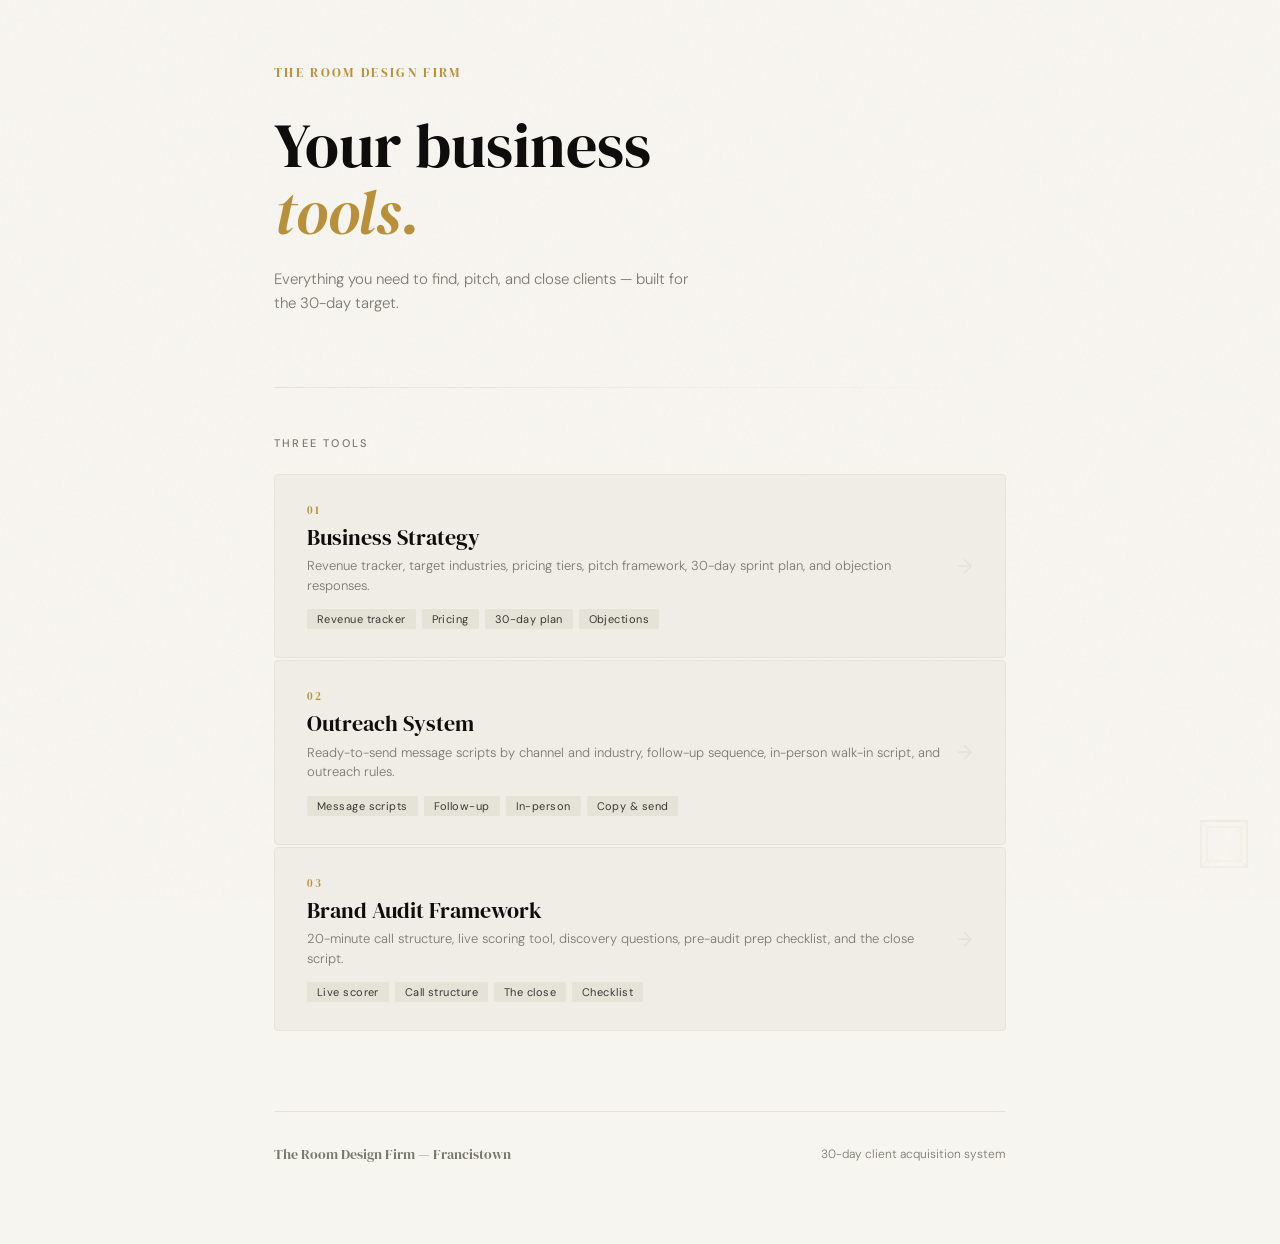
==== index.html @ 122db986 "Add files via upload" ====
<!DOCTYPE html>
<html lang="en">
<head>
<meta charset="UTF-8">
<meta name="viewport" content="width=device-width, initial-scale=1.0">
<title>The Room Design Firm — Tools</title>
<link rel="manifest" href="manifest.json">
<meta name="theme-color" content="#0e0d0b">
<link rel="preconnect" href="https://fonts.googleapis.com">
<link href="https://fonts.googleapis.com/css2?family=DM+Serif+Display:ital@0;1&family=DM+Sans:wght@300;400;500&display=swap" rel="stylesheet">
<link rel="stylesheet" href="styles.css">
<style>

  /* Header */
  header { margin-bottom: 72px; }

  .wordmark {
    font-family: 'DM Serif Display', serif;
    font-size: 13px;
    letter-spacing: 0.18em;
    text-transform: uppercase;
    color: var(--gold);
    margin-bottom: 32px;
    display: block;
    animation: fadeUp .6s ease both;
  }

  .headline {
    font-family: 'DM Serif Display', serif;
    font-size: clamp(38px, 7vw, 62px);
    line-height: 1.08;
    color: var(--ink);
    animation: fadeUp .6s .1s ease both;
  }

  .headline em {
    font-style: italic;
    color: var(--gold);
  }

  .tagline {
    margin-top: 20px;
    font-size: 15px;
    color: var(--ink-3);
    font-weight: 300;
    line-height: 1.6;
    max-width: 420px;
    animation: fadeUp .6s .2s ease both;
  }

  /* Divider */
  .rule {
    height: 1px;
    background: linear-gradient(90deg, var(--paper-3) 0%, transparent 100%);
    margin: 48px 0;
    animation: fadeUp .6s .25s ease both;
  }

  /* Section label */
  .section-label {
    font-size: 11px;
    letter-spacing: 0.2em;
    text-transform: uppercase;
    color: var(--ink-3);
    margin-bottom: 24px;
    font-weight: 500;
    animation: fadeUp .6s .3s ease both;
  }

  /* Tool cards */
  .tools { display: flex; flex-direction: column; gap: 2px; }

  .tool-card {
    display: block;
    text-decoration: none;
    background: var(--paper-2);
    border: 1px solid var(--paper-3);
    border-radius: 4px;
    padding: 28px 32px;
    transition: background .2s, border-color .2s, transform .2s;
    position: relative;
    overflow: hidden;
    animation: fadeUp .6s ease both;
  }

  .tool-card:nth-child(1) { animation-delay: .35s; }
  .tool-card:nth-child(2) { animation-delay: .45s; }
  .tool-card:nth-child(3) { animation-delay: .55s; }

  .tool-card::after {
    content: '';
    position: absolute;
    left: 0; top: 0; bottom: 0;
    width: 3px;
    background: var(--gold);
    transform: scaleY(0);
    transform-origin: bottom;
    transition: transform .25s ease;
  }

  .tool-card:hover {
    background: var(--paper-3);
    border-color: var(--paper-3);
    transform: translateX(4px);
  }

  .tool-card:hover::after { transform: scaleY(1); }

  .card-inner { display: flex; justify-content: space-between; align-items: center; gap: 16px; }

  .card-text { flex: 1; }

  .card-num {
    font-family: 'DM Serif Display', serif;
    font-size: 11px;
    color: var(--gold);
    letter-spacing: 0.15em;
    margin-bottom: 6px;
    display: block;
  }

  .card-title {
    font-family: 'DM Serif Display', serif;
    font-size: 22px;
    color: var(--ink);
    margin-bottom: 6px;
    line-height: 1.2;
  }

  .card-desc {
    font-size: 13px;
    color: var(--ink-3);
    font-weight: 300;
    line-height: 1.5;
  }

  .card-tags {
    display: flex;
    gap: 6px;
    flex-wrap: wrap;
    margin-top: 14px;
  }

  .tag {
    font-size: 11px;
    padding: 3px 10px;
    border-radius: 2px;
    background: var(--paper-3);
    color: var(--ink-2);
    letter-spacing: 0.04em;
  }

  .card-arrow {
    font-size: 20px;
    color: var(--paper-3);
    transition: color .2s, transform .2s;
    flex-shrink: 0;
  }

  .tool-card:hover .card-arrow {
    color: var(--gold);
    transform: translateX(4px);
  }

  /* Footer */
  footer {
    margin-top: 80px;
    padding-top: 32px;
    border-top: 1px solid var(--paper-3);
    display: flex;
    justify-content: space-between;
    align-items: center;
    flex-wrap: gap;
    animation: fadeUp .6s .7s ease both;
  }

  .footer-brand {
    font-family: 'DM Serif Display', serif;
    font-size: 14px;
    color: var(--ink-3);
  }

  .footer-note {
    font-size: 12px;
    color: var(--ink-3);
    font-weight: 300;
  }

  /* Decorative corner mark */
  .corner-mark {
    position: fixed;
    bottom: 32px;
    right: 32px;
    width: 48px;
    height: 48px;
    opacity: 0.12;
    pointer-events: none;
  }

  @keyframes fadeUp {
    from { opacity: 0; transform: translateY(16px); }
    to   { opacity: 1; transform: translateY(0); }
  }

  @media (max-width: 520px) {
    .page { padding: 32px 16px 40px; }
    .tool-card { padding: 20px 16px; }
    .card-title { font-size: 19px; }
    .card-inner { flex-direction: column; align-items: flex-start; gap: 12px; }
    .card-arrow { align-self: flex-end; }
    footer { flex-direction: column; gap: 8px; align-items: flex-start; }
  }
</style>
</head>
<body>
<div class="grain-overlay"></div>
<div class="page">
  <header>
    <span class="wordmark">The Room Design Firm</span>
    <h1 class="headline">Your business<br><em>tools.</em></h1>
    <p class="tagline">Everything you need to find, pitch, and close clients — built for the 30-day target.</p>
  </header>

  <div class="rule"></div>

  <p class="section-label">Three tools</p>

  <div class="tools">

    <a class="tool-card" href="room_design_firm_business_strategy.html">
      <div class="card-inner">
        <div class="card-text">
          <span class="card-num">01</span>
          <div class="card-title">Business Strategy</div>
          <div class="card-desc">Revenue tracker, target industries, pricing tiers, pitch framework, 30-day sprint plan, and objection responses.</div>
          <div class="card-tags">
            <span class="tag">Revenue tracker</span>
            <span class="tag">Pricing</span>
            <span class="tag">30-day plan</span>
            <span class="tag">Objections</span>
          </div>
        </div>
        <div class="card-arrow">→</div>
      </div>
    </a>

    <a class="tool-card" href="client_acquisition_outreach_system.html">
      <div class="card-inner">
        <div class="card-text">
          <span class="card-num">02</span>
          <div class="card-title">Outreach System</div>
          <div class="card-desc">Ready-to-send message scripts by channel and industry, follow-up sequence, in-person walk-in script, and outreach rules.</div>
          <div class="card-tags">
            <span class="tag">Message scripts</span>
            <span class="tag">Follow-up</span>
            <span class="tag">In-person</span>
            <span class="tag">Copy & send</span>
          </div>
        </div>
        <div class="card-arrow">→</div>
      </div>
    </a>

    <a class="tool-card" href="brand_audit_framework.html">
      <div class="card-inner">
        <div class="card-text">
          <span class="card-num">03</span>
          <div class="card-title">Brand Audit Framework</div>
          <div class="card-desc">20-minute call structure, live scoring tool, discovery questions, pre-audit prep checklist, and the close script.</div>
          <div class="card-tags">
            <span class="tag">Live scorer</span>
            <span class="tag">Call structure</span>
            <span class="tag">The close</span>
            <span class="tag">Checklist</span>
          </div>
        </div>
        <div class="card-arrow">→</div>
      </div>
    </a>

  </div>

  <footer>
    <span class="footer-brand">The Room Design Firm — Francistown</span>
    <span class="footer-note">30-day client acquisition system</span>
  </footer>
</div>

<svg class="corner-mark" viewBox="0 0 48 48" fill="none" xmlns="http://www.w3.org/2000/svg">
  <rect x="1" y="1" width="46" height="46" stroke="#b8903a" stroke-width="1"/>
  <rect x="7" y="7" width="34" height="34" stroke="#b8903a" stroke-width="0.5"/>
  <line x1="1" y1="1" x2="12" y2="12" stroke="#b8903a" stroke-width="0.5"/>
  <line x1="47" y1="1" x2="36" y2="12" stroke="#b8903a" stroke-width="0.5"/>
  <line x1="1" y1="47" x2="12" y2="36" stroke="#b8903a" stroke-width="0.5"/>
  <line x1="47" y1="47" x2="36" y2="36" stroke="#b8903a" stroke-width="0.5"/>
</svg>

<script>
if ('serviceWorker' in navigator) {
  window.addEventListener('load', () => {
    navigator.serviceWorker.register('sw.js');
  });
}
</script>
</body>
</html>
---- styles.css ----
@import url('https://fonts.googleapis.com/css2?family=DM+Serif+Display:ital@0;1&family=DM+Sans:wght@300;400;500&display=swap');

:root {
  /* Premium Palette (Light Mode) */
  --ink: #0e0d0b;
  --ink-2: #3a3834;
  --ink-3: #7a786f;
  --paper: #f7f5f0;
  --paper-2: #efede6;
  --paper-3: #e5e2d8;
  --gold: #b8903a;
  --gold-light: #f0e4c4;

  /* Functional Map */
  --color-background-primary: var(--paper);
  --color-background-secondary: var(--paper-2);
  --color-background-tertiary: var(--paper-3);
  
  --color-text-primary: var(--ink);
  --color-text-secondary: var(--ink-2);
  --color-text-tertiary: var(--ink-3);

  /* Borders */
  --color-border-tertiary: rgba(14,13,11,0.12);
  --color-border-secondary: rgba(14,13,11,0.22);
  --color-border-primary: rgba(14,13,11,0.35);

  /* Status Colors */
  --color-background-info: #e6f1fb;
  --color-text-info: #0c447c;
  --color-border-info: #85b7eb;

  --color-background-success: #eaf3de;
  --color-text-success: #27500a;
  --color-border-success: #97c459;

  --color-background-warning: #faeeda;
  --color-text-warning: #633806;
  --color-border-warning: #ef9f27;

  --color-background-danger: #fcebeb;
  --color-text-danger: #791f1f;
  --color-border-danger: #f09595;

  --border-radius-md: 8px;
  --border-radius-lg: 12px;
  --font-sans: 'DM Sans', system-ui, -apple-system, sans-serif;
  --font-serif: 'DM Serif Display', serif;
}

@media (prefers-color-scheme: dark) {
  :root {
    --ink: #e8e6de;
    --ink-2: #b4b2a9;
    --ink-3: #888780;
    --paper: #1e1e1c;
    --paper-2: #2a2a27;
    --paper-3: #242422;
    --gold: #fac775;

    --color-background-primary: var(--paper);
    --color-background-secondary: var(--paper-2);
    --color-background-tertiary: var(--paper-3);
    
    --color-text-primary: var(--ink);
    --color-text-secondary: var(--ink-2);
    --color-text-tertiary: var(--ink-3);

    --color-border-tertiary: rgba(255,255,255,0.1);
    --color-border-secondary: rgba(255,255,255,0.2);
    --color-border-primary: rgba(255,255,255,0.32);

    --color-background-info: #042c53;
    --color-text-info: #b5d4f4;
    --color-border-info: #185fa5;

    --color-background-success: #173404;
    --color-text-success: #c0dd97;
    --color-border-success: #3b6d11;

    --color-background-warning: #412402;
    --color-text-warning: #fac775;
    --color-border-warning: #854f0b;

    --color-background-danger: #501313;
    --color-text-danger: #f7c1c1;
    --color-border-danger: #a32d2d;
  }
}

* { box-sizing: border-box; margin: 0; padding: 0; }

body {
  font-family: var(--font-sans);
  background: var(--color-background-primary);
  color: var(--color-text-primary);
  min-height: 100vh;
  overflow-x: hidden;
}

/* Back Link */
.back-link {
  display: inline-flex;
  align-items: center;
  gap: 8px;
  font-size: 13px;
  color: var(--color-text-secondary);
  text-decoration: none;
  margin-bottom: 24px;
  transition: color 0.2s;
  font-weight: 500;
}
.back-link:hover {
  color: var(--gold);
}

/* Layout Containers */
.page { 
  position: relative; 
  z-index: 1; 
  max-width: 780px; 
  margin: 0 auto; 
  padding: 64px 24px 80px; 
}
.container { 
  position: relative;
  z-index: 1;
  max-width: 720px; 
  margin: 0 auto; 
  padding: 40px 16px;
}

/* Typography */
h1 { font-size: 20px; font-weight: 500; margin-bottom: 4px; }
.subtitle { font-size: 13px; color: var(--color-text-secondary); margin-bottom: 20px; }

/* Components */
.tabs { display: flex; gap: 6px; flex-wrap: wrap; margin-bottom: 20px; }
.tab { padding: 7px 14px; border-radius: var(--border-radius-md); border: 0.5px solid var(--color-border-secondary); font-size: 13px; cursor: pointer; background: transparent; color: var(--color-text-secondary); transition: all .15s; font-family: var(--font-sans); }
.tab.active { background: var(--color-background-secondary); color: var(--color-text-primary); border-color: var(--color-border-primary); font-weight: 500; }
.panel { display: none; } 
.panel.active { display: block; animation: fadeIn .3s ease; }

@keyframes fadeIn {
  from { opacity: 0; transform: translateY(4px); }
  to { opacity: 1; transform: translateY(0); }
}

.card { background: var(--color-background-primary); border: 0.5px solid var(--color-border-tertiary); border-radius: var(--border-radius-lg); padding: 1rem 1.25rem; margin-bottom: 12px; }

@media (max-width: 480px) {
  .container { padding: 24px 16px; }
  .tabs { gap: 4px; }
  .tab { padding: 6px 12px; font-size: 12px; flex: 1 1 auto; text-align: center; }
  .card { padding: 1rem; }
}
.badge { display: inline-block; font-size: 11px; padding: 2px 8px; border-radius: var(--border-radius-md); font-weight: 500; }
.badge-info { background: var(--color-background-info); color: var(--color-text-info); }
.badge-success { background: var(--color-background-success); color: var(--color-text-success); }
.badge-warn { background: var(--color-background-warning); color: var(--color-text-warning); }
.badge-danger { background: var(--color-background-danger); color: var(--color-text-danger); }

button { font-family: var(--font-sans); }

.progress-bar { height: 6px; border-radius: 3px; background: var(--color-background-tertiary); margin-top: 6px; overflow: hidden; }
.progress-fill { height: 100%; border-radius: 3px; background: var(--color-text-success); transition: width .3s ease, background .3s ease; }

.sr-only { position: absolute; width: 1px; height: 1px; overflow: hidden; clip: rect(0,0,0,0); }

/* Decorative Background Grain */
.grain-overlay {
  position: fixed;
  inset: 0;
  background-image: url("data:image/svg+xml,%3Csvg viewBox='0 0 256 256' xmlns='http://www.w3.org/2000/svg'%3E%3Cfilter id='noise'%3E%3CfeTurbulence type='fractalNoise' baseFrequency='0.9' numOctaves='4' stitchTiles='stitch'/%3E%3C/filter%3E%3Crect width='100%25' height='100%25' filter='url(%23noise)' opacity='0.04'/%3E%3C/svg%3E");
  pointer-events: none;
  z-index: 0;
  opacity: 0.6;
}
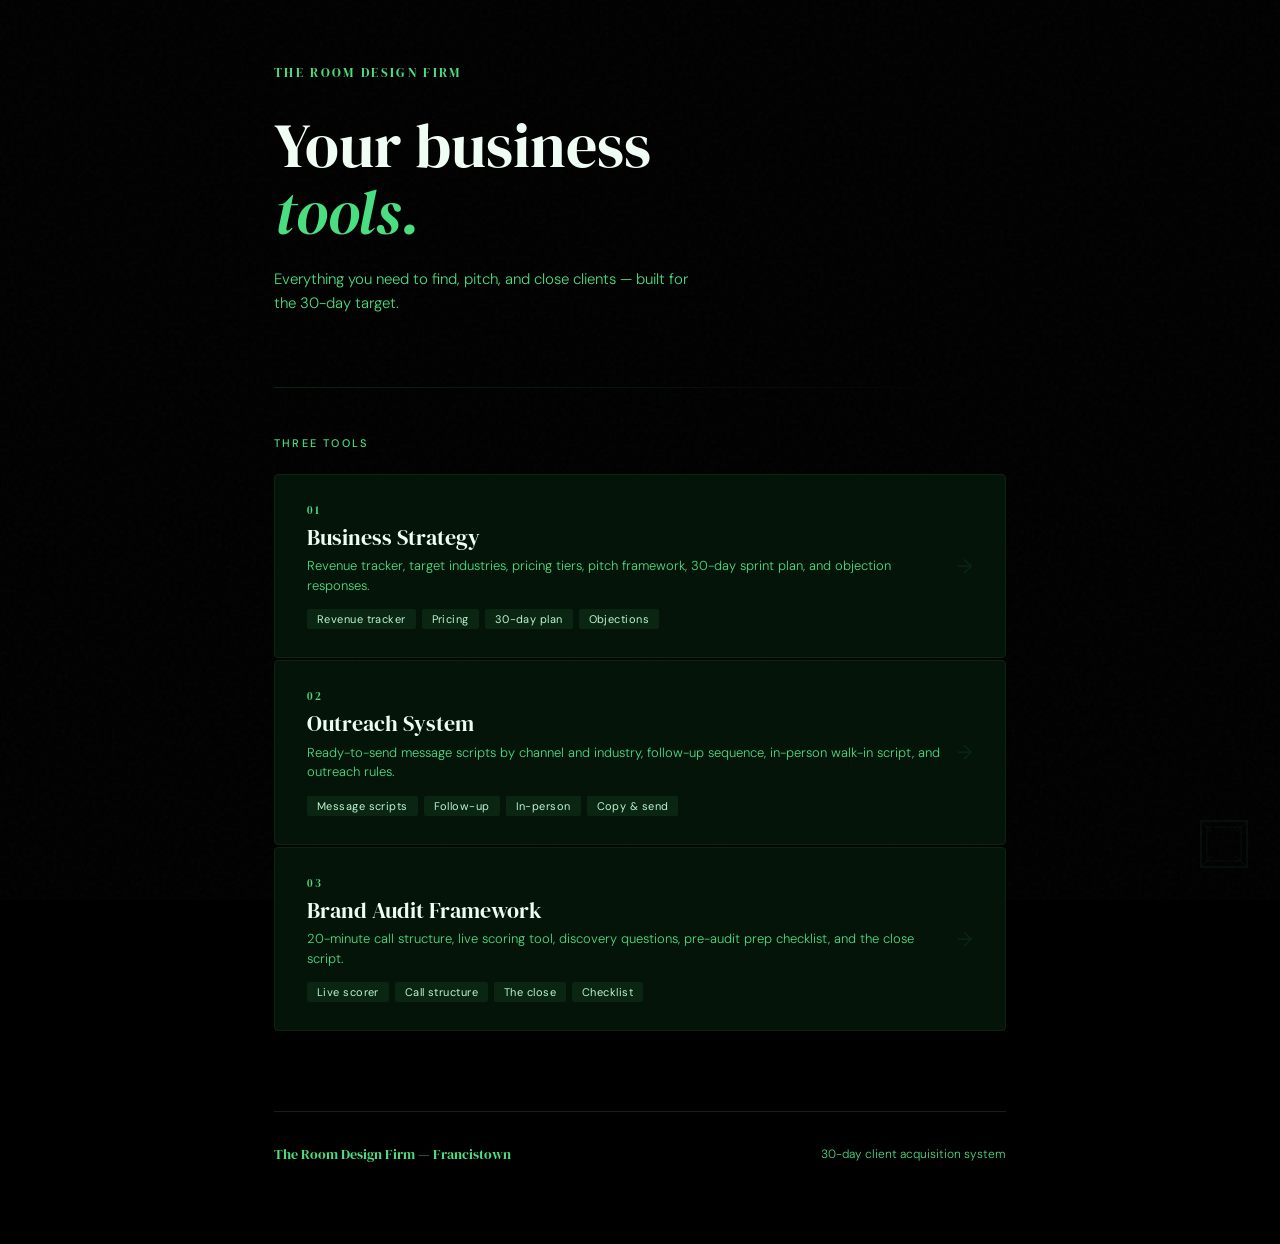
==== commit 1ac164e5: "Add files via upload" ====
--- a/index.html
+++ b/index.html
@@ -1,306 +1,366 @@
 <!DOCTYPE html>
 <html lang="en">
+
 <head>
-<meta charset="UTF-8">
-<meta name="viewport" content="width=device-width, initial-scale=1.0">
-<title>The Room Design Firm — Tools</title>
-<link rel="manifest" href="manifest.json">
-<meta name="theme-color" content="#0e0d0b">
-<link rel="preconnect" href="https://fonts.googleapis.com">
-<link href="https://fonts.googleapis.com/css2?family=DM+Serif+Display:ital@0;1&family=DM+Sans:wght@300;400;500&display=swap" rel="stylesheet">
-<link rel="stylesheet" href="styles.css">
-<style>
-
-  /* Header */
-  header { margin-bottom: 72px; }
-
-  .wordmark {
-    font-family: 'DM Serif Display', serif;
-    font-size: 13px;
-    letter-spacing: 0.18em;
-    text-transform: uppercase;
-    color: var(--gold);
-    margin-bottom: 32px;
-    display: block;
-    animation: fadeUp .6s ease both;
-  }
-
-  .headline {
-    font-family: 'DM Serif Display', serif;
-    font-size: clamp(38px, 7vw, 62px);
-    line-height: 1.08;
-    color: var(--ink);
-    animation: fadeUp .6s .1s ease both;
-  }
-
-  .headline em {
-    font-style: italic;
-    color: var(--gold);
-  }
-
-  .tagline {
-    margin-top: 20px;
-    font-size: 15px;
-    color: var(--ink-3);
-    font-weight: 300;
-    line-height: 1.6;
-    max-width: 420px;
-    animation: fadeUp .6s .2s ease both;
-  }
-
-  /* Divider */
-  .rule {
-    height: 1px;
-    background: linear-gradient(90deg, var(--paper-3) 0%, transparent 100%);
-    margin: 48px 0;
-    animation: fadeUp .6s .25s ease both;
-  }
-
-  /* Section label */
-  .section-label {
-    font-size: 11px;
-    letter-spacing: 0.2em;
-    text-transform: uppercase;
-    color: var(--ink-3);
-    margin-bottom: 24px;
-    font-weight: 500;
-    animation: fadeUp .6s .3s ease both;
-  }
-
-  /* Tool cards */
-  .tools { display: flex; flex-direction: column; gap: 2px; }
-
-  .tool-card {
-    display: block;
-    text-decoration: none;
-    background: var(--paper-2);
-    border: 1px solid var(--paper-3);
-    border-radius: 4px;
-    padding: 28px 32px;
-    transition: background .2s, border-color .2s, transform .2s;
-    position: relative;
-    overflow: hidden;
-    animation: fadeUp .6s ease both;
-  }
-
-  .tool-card:nth-child(1) { animation-delay: .35s; }
-  .tool-card:nth-child(2) { animation-delay: .45s; }
-  .tool-card:nth-child(3) { animation-delay: .55s; }
-
-  .tool-card::after {
-    content: '';
-    position: absolute;
-    left: 0; top: 0; bottom: 0;
-    width: 3px;
-    background: var(--gold);
-    transform: scaleY(0);
-    transform-origin: bottom;
-    transition: transform .25s ease;
-  }
-
-  .tool-card:hover {
-    background: var(--paper-3);
-    border-color: var(--paper-3);
-    transform: translateX(4px);
-  }
-
-  .tool-card:hover::after { transform: scaleY(1); }
-
-  .card-inner { display: flex; justify-content: space-between; align-items: center; gap: 16px; }
-
-  .card-text { flex: 1; }
-
-  .card-num {
-    font-family: 'DM Serif Display', serif;
-    font-size: 11px;
-    color: var(--gold);
-    letter-spacing: 0.15em;
-    margin-bottom: 6px;
-    display: block;
-  }
-
-  .card-title {
-    font-family: 'DM Serif Display', serif;
-    font-size: 22px;
-    color: var(--ink);
-    margin-bottom: 6px;
-    line-height: 1.2;
-  }
-
-  .card-desc {
-    font-size: 13px;
-    color: var(--ink-3);
-    font-weight: 300;
-    line-height: 1.5;
-  }
-
-  .card-tags {
-    display: flex;
-    gap: 6px;
-    flex-wrap: wrap;
-    margin-top: 14px;
-  }
-
-  .tag {
-    font-size: 11px;
-    padding: 3px 10px;
-    border-radius: 2px;
-    background: var(--paper-3);
-    color: var(--ink-2);
-    letter-spacing: 0.04em;
-  }
-
-  .card-arrow {
-    font-size: 20px;
-    color: var(--paper-3);
-    transition: color .2s, transform .2s;
-    flex-shrink: 0;
-  }
-
-  .tool-card:hover .card-arrow {
-    color: var(--gold);
-    transform: translateX(4px);
-  }
-
-  /* Footer */
-  footer {
-    margin-top: 80px;
-    padding-top: 32px;
-    border-top: 1px solid var(--paper-3);
-    display: flex;
-    justify-content: space-between;
-    align-items: center;
-    flex-wrap: gap;
-    animation: fadeUp .6s .7s ease both;
-  }
-
-  .footer-brand {
-    font-family: 'DM Serif Display', serif;
-    font-size: 14px;
-    color: var(--ink-3);
-  }
-
-  .footer-note {
-    font-size: 12px;
-    color: var(--ink-3);
-    font-weight: 300;
-  }
-
-  /* Decorative corner mark */
-  .corner-mark {
-    position: fixed;
-    bottom: 32px;
-    right: 32px;
-    width: 48px;
-    height: 48px;
-    opacity: 0.12;
-    pointer-events: none;
-  }
-
-  @keyframes fadeUp {
-    from { opacity: 0; transform: translateY(16px); }
-    to   { opacity: 1; transform: translateY(0); }
-  }
-
-  @media (max-width: 520px) {
-    .page { padding: 32px 16px 40px; }
-    .tool-card { padding: 20px 16px; }
-    .card-title { font-size: 19px; }
-    .card-inner { flex-direction: column; align-items: flex-start; gap: 12px; }
-    .card-arrow { align-self: flex-end; }
-    footer { flex-direction: column; gap: 8px; align-items: flex-start; }
-  }
-</style>
+  <meta charset="UTF-8">
+  <meta name="viewport" content="width=device-width, initial-scale=1.0">
+  <title>The Room Design Firm — Tools</title>
+  <link rel="manifest" href="manifest.json">
+  <meta name="theme-color" content="#000000">
+  <link rel="preconnect" href="https://fonts.googleapis.com">
+  <link
+    href="https://fonts.googleapis.com/css2?family=DM+Serif+Display:ital@0;1&family=DM+Sans:wght@300;400;500&display=swap"
+    rel="stylesheet">
+  <link rel="stylesheet" href="styles.css">
+  <style>
+    /* Header */
+    header {
+      margin-bottom: 72px;
+    }
+
+    .wordmark {
+      font-family: 'DM Serif Display', serif;
+      font-size: 13px;
+      letter-spacing: 0.18em;
+      text-transform: uppercase;
+      color: var(--gold);
+      margin-bottom: 32px;
+      display: block;
+      animation: fadeUp .6s ease both;
+    }
+
+    .headline {
+      font-family: 'DM Serif Display', serif;
+      font-size: clamp(38px, 7vw, 62px);
+      line-height: 1.08;
+      color: var(--ink);
+      animation: fadeUp .6s .1s ease both;
+    }
+
+    .headline em {
+      font-style: italic;
+      color: var(--gold);
+    }
+
+    .tagline {
+      margin-top: 20px;
+      font-size: 15px;
+      color: var(--ink-3);
+      font-weight: 300;
+      line-height: 1.6;
+      max-width: 420px;
+      animation: fadeUp .6s .2s ease both;
+    }
+
+    /* Divider */
+    .rule {
+      height: 1px;
+      background: linear-gradient(90deg, var(--paper-3) 0%, transparent 100%);
+      margin: 48px 0;
+      animation: fadeUp .6s .25s ease both;
+    }
+
+    /* Section label */
+    .section-label {
+      font-size: 11px;
+      letter-spacing: 0.2em;
+      text-transform: uppercase;
+      color: var(--ink-3);
+      margin-bottom: 24px;
+      font-weight: 500;
+      animation: fadeUp .6s .3s ease both;
+    }
+
+    /* Tool cards */
+    .tools {
+      display: flex;
+      flex-direction: column;
+      gap: 2px;
+    }
+
+    .tool-card {
+      display: block;
+      text-decoration: none;
+      background: var(--paper-2);
+      border: 1px solid var(--paper-3);
+      border-radius: 4px;
+      padding: 28px 32px;
+      transition: background .2s, border-color .2s, transform .2s;
+      position: relative;
+      overflow: hidden;
+      animation: fadeUp .6s ease both;
+    }
+
+    .tool-card:nth-child(1) {
+      animation-delay: .35s;
+    }
+
+    .tool-card:nth-child(2) {
+      animation-delay: .45s;
+    }
+
+    .tool-card:nth-child(3) {
+      animation-delay: .55s;
+    }
+
+    .tool-card::after {
+      content: '';
+      position: absolute;
+      left: 0;
+      top: 0;
+      bottom: 0;
+      width: 3px;
+      background: var(--gold);
+      transform: scaleY(0);
+      transform-origin: bottom;
+      transition: transform .25s ease;
+    }
+
+    .tool-card:hover {
+      background: var(--paper-3);
+      border-color: var(--paper-3);
+      transform: translateX(4px);
+    }
+
+    .tool-card:hover::after {
+      transform: scaleY(1);
+    }
+
+    .card-inner {
+      display: flex;
+      justify-content: space-between;
+      align-items: center;
+      gap: 16px;
+    }
+
+    .card-text {
+      flex: 1;
+    }
+
+    .card-num {
+      font-family: 'DM Serif Display', serif;
+      font-size: 11px;
+      color: var(--gold);
+      letter-spacing: 0.15em;
+      margin-bottom: 6px;
+      display: block;
+    }
+
+    .card-title {
+      font-family: 'DM Serif Display', serif;
+      font-size: 22px;
+      color: var(--ink);
+      margin-bottom: 6px;
+      line-height: 1.2;
+    }
+
+    .card-desc {
+      font-size: 13px;
+      color: var(--ink-3);
+      font-weight: 300;
+      line-height: 1.5;
+    }
+
+    .card-tags {
+      display: flex;
+      gap: 6px;
+      flex-wrap: wrap;
+      margin-top: 14px;
+    }
+
+    .tag {
+      font-size: 11px;
+      padding: 3px 10px;
+      border-radius: 2px;
+      background: var(--paper-3);
+      color: var(--ink-2);
+      letter-spacing: 0.04em;
+    }
+
+    .card-arrow {
+      font-size: 20px;
+      color: var(--paper-3);
+      transition: color .2s, transform .2s;
+      flex-shrink: 0;
+    }
+
+    .tool-card:hover .card-arrow {
+      color: var(--gold);
+      transform: translateX(4px);
+    }
+
+    /* Footer */
+    footer {
+      margin-top: 80px;
+      padding-top: 32px;
+      border-top: 1px solid var(--paper-3);
+      display: flex;
+      justify-content: space-between;
+      align-items: center;
+      flex-wrap: gap;
+      animation: fadeUp .6s .7s ease both;
+    }
+
+    .footer-brand {
+      font-family: 'DM Serif Display', serif;
+      font-size: 14px;
+      color: var(--ink-3);
+    }
+
+    .footer-note {
+      font-size: 12px;
+      color: var(--ink-3);
+      font-weight: 300;
+    }
+
+    /* Decorative corner mark */
+    .corner-mark {
+      position: fixed;
+      bottom: 32px;
+      right: 32px;
+      width: 48px;
+      height: 48px;
+      opacity: 0.12;
+      pointer-events: none;
+    }
+
+    @keyframes fadeUp {
+      from {
+        opacity: 0;
+        transform: translateY(16px);
+      }
+
+      to {
+        opacity: 1;
+        transform: translateY(0);
+      }
+    }
+
+    @media (max-width: 520px) {
+      .page {
+        padding: 32px 16px 40px;
+      }
+
+      .tool-card {
+        padding: 20px 16px;
+      }
+
+      .card-title {
+        font-size: 19px;
+      }
+
+      .card-inner {
+        flex-direction: column;
+        align-items: flex-start;
+        gap: 12px;
+      }
+
+      .card-arrow {
+        align-self: flex-end;
+      }
+
+      footer {
+        flex-direction: column;
+        gap: 8px;
+        align-items: flex-start;
+      }
+    }
+  </style>
 </head>
+
 <body>
-<div class="grain-overlay"></div>
-<div class="page">
-  <header>
-    <span class="wordmark">The Room Design Firm</span>
-    <h1 class="headline">Your business<br><em>tools.</em></h1>
-    <p class="tagline">Everything you need to find, pitch, and close clients — built for the 30-day target.</p>
-  </header>
-
-  <div class="rule"></div>
-
-  <p class="section-label">Three tools</p>
-
-  <div class="tools">
-
-    <a class="tool-card" href="room_design_firm_business_strategy.html">
-      <div class="card-inner">
-        <div class="card-text">
-          <span class="card-num">01</span>
-          <div class="card-title">Business Strategy</div>
-          <div class="card-desc">Revenue tracker, target industries, pricing tiers, pitch framework, 30-day sprint plan, and objection responses.</div>
-          <div class="card-tags">
-            <span class="tag">Revenue tracker</span>
-            <span class="tag">Pricing</span>
-            <span class="tag">30-day plan</span>
-            <span class="tag">Objections</span>
+  <div class="grain-overlay"></div>
+  <div class="page">
+    <header>
+      <span class="wordmark">The Room Design Firm</span>
+      <h1 class="headline">Your business<br><em>tools.</em></h1>
+      <p class="tagline">Everything you need to find, pitch, and close clients — built for the 30-day target.</p>
+    </header>
+
+    <div class="rule"></div>
+
+    <p class="section-label">Three tools</p>
+
+    <div class="tools">
+
+      <a class="tool-card" href="room_design_firm_business_strategy.html">
+        <div class="card-inner">
+          <div class="card-text">
+            <span class="card-num">01</span>
+            <div class="card-title">Business Strategy</div>
+            <div class="card-desc">Revenue tracker, target industries, pricing tiers, pitch framework, 30-day sprint
+              plan, and objection responses.</div>
+            <div class="card-tags">
+              <span class="tag">Revenue tracker</span>
+              <span class="tag">Pricing</span>
+              <span class="tag">30-day plan</span>
+              <span class="tag">Objections</span>
+            </div>
           </div>
+          <div class="card-arrow">→</div>
         </div>
-        <div class="card-arrow">→</div>
-      </div>
-    </a>
-
-    <a class="tool-card" href="client_acquisition_outreach_system.html">
-      <div class="card-inner">
-        <div class="card-text">
-          <span class="card-num">02</span>
-          <div class="card-title">Outreach System</div>
-          <div class="card-desc">Ready-to-send message scripts by channel and industry, follow-up sequence, in-person walk-in script, and outreach rules.</div>
-          <div class="card-tags">
-            <span class="tag">Message scripts</span>
-            <span class="tag">Follow-up</span>
-            <span class="tag">In-person</span>
-            <span class="tag">Copy & send</span>
+      </a>
+
+      <a class="tool-card" href="client_acquisition_outreach_system.html">
+        <div class="card-inner">
+          <div class="card-text">
+            <span class="card-num">02</span>
+            <div class="card-title">Outreach System</div>
+            <div class="card-desc">Ready-to-send message scripts by channel and industry, follow-up sequence, in-person
+              walk-in script, and outreach rules.</div>
+            <div class="card-tags">
+              <span class="tag">Message scripts</span>
+              <span class="tag">Follow-up</span>
+              <span class="tag">In-person</span>
+              <span class="tag">Copy & send</span>
+            </div>
           </div>
+          <div class="card-arrow">→</div>
         </div>
-        <div class="card-arrow">→</div>
-      </div>
-    </a>
-
-    <a class="tool-card" href="brand_audit_framework.html">
-      <div class="card-inner">
-        <div class="card-text">
-          <span class="card-num">03</span>
-          <div class="card-title">Brand Audit Framework</div>
-          <div class="card-desc">20-minute call structure, live scoring tool, discovery questions, pre-audit prep checklist, and the close script.</div>
-          <div class="card-tags">
-            <span class="tag">Live scorer</span>
-            <span class="tag">Call structure</span>
-            <span class="tag">The close</span>
-            <span class="tag">Checklist</span>
+      </a>
+
+      <a class="tool-card" href="brand_audit_framework.html">
+        <div class="card-inner">
+          <div class="card-text">
+            <span class="card-num">03</span>
+            <div class="card-title">Brand Audit Framework</div>
+            <div class="card-desc">20-minute call structure, live scoring tool, discovery questions, pre-audit prep
+              checklist, and the close script.</div>
+            <div class="card-tags">
+              <span class="tag">Live scorer</span>
+              <span class="tag">Call structure</span>
+              <span class="tag">The close</span>
+              <span class="tag">Checklist</span>
+            </div>
           </div>
+          <div class="card-arrow">→</div>
         </div>
-        <div class="card-arrow">→</div>
-      </div>
-    </a>
-
+      </a>
+
+    </div>
+
+    <footer>
+      <span class="footer-brand">The Room Design Firm — Francistown</span>
+      <span class="footer-note">30-day client acquisition system</span>
+    </footer>
   </div>
 
-  <footer>
-    <span class="footer-brand">The Room Design Firm — Francistown</span>
-    <span class="footer-note">30-day client acquisition system</span>
-  </footer>
-</div>
-
-<svg class="corner-mark" viewBox="0 0 48 48" fill="none" xmlns="http://www.w3.org/2000/svg">
-  <rect x="1" y="1" width="46" height="46" stroke="#b8903a" stroke-width="1"/>
-  <rect x="7" y="7" width="34" height="34" stroke="#b8903a" stroke-width="0.5"/>
-  <line x1="1" y1="1" x2="12" y2="12" stroke="#b8903a" stroke-width="0.5"/>
-  <line x1="47" y1="1" x2="36" y2="12" stroke="#b8903a" stroke-width="0.5"/>
-  <line x1="1" y1="47" x2="12" y2="36" stroke="#b8903a" stroke-width="0.5"/>
-  <line x1="47" y1="47" x2="36" y2="36" stroke="#b8903a" stroke-width="0.5"/>
-</svg>
-
-<script>
-if ('serviceWorker' in navigator) {
-  window.addEventListener('load', () => {
-    navigator.serviceWorker.register('sw.js');
-  });
-}
-</script>
+  <svg class="corner-mark" viewBox="0 0 48 48" fill="none" xmlns="http://www.w3.org/2000/svg">
+    <rect x="1" y="1" width="46" height="46" stroke="var(--gold)" stroke-width="1" />
+    <rect x="7" y="7" width="34" height="34" stroke="var(--gold)" stroke-width="0.5" />
+    <line x1="1" y1="1" x2="12" y2="12" stroke="var(--gold)" stroke-width="0.5" />
+    <line x1="47" y1="1" x2="36" y2="12" stroke="var(--gold)" stroke-width="0.5" />
+    <line x1="1" y1="47" x2="12" y2="36" stroke="var(--gold)" stroke-width="0.5" />
+    <line x1="47" y1="47" x2="36" y2="36" stroke="var(--gold)" stroke-width="0.5" />
+  </svg>
+
+  <script>
+    if ('serviceWorker' in navigator) {
+      window.addEventListener('load', () => {
+        navigator.serviceWorker.register('sw.js');
+      });
+    }
+  </script>
 </body>
-</html>
+
+</html>
--- a/styles.css
+++ b/styles.css
@@ -1,15 +1,15 @@
 @import url('https://fonts.googleapis.com/css2?family=DM+Serif+Display:ital@0;1&family=DM+Sans:wght@300;400;500&display=swap');
 
 :root {
-  /* Premium Palette (Light Mode) */
-  --ink: #0e0d0b;
-  --ink-2: #3a3834;
-  --ink-3: #7a786f;
-  --paper: #f7f5f0;
-  --paper-2: #efede6;
-  --paper-3: #e5e2d8;
-  --gold: #b8903a;
-  --gold-light: #f0e4c4;
+  /* Premium Palette (Green on Black) */
+  --ink: #f0fdf4;
+  --ink-2: #bbf7d0;
+  --ink-3: #4ade80;
+  --paper: #000000;
+  --paper-2: #051409;
+  --paper-3: #0a2512;
+  --gold: #4ade80;
+  --gold-light: #22c55e;
 
   /* Functional Map */
   --color-background-primary: var(--paper);
@@ -21,26 +21,26 @@
   --color-text-tertiary: var(--ink-3);
 
   /* Borders */
-  --color-border-tertiary: rgba(14,13,11,0.12);
-  --color-border-secondary: rgba(14,13,11,0.22);
-  --color-border-primary: rgba(14,13,11,0.35);
+  --color-border-tertiary: rgba(74, 222, 128, 0.12);
+  --color-border-secondary: rgba(74, 222, 128, 0.22);
+  --color-border-primary: rgba(74, 222, 128, 0.35);
 
   /* Status Colors */
-  --color-background-info: #e6f1fb;
-  --color-text-info: #0c447c;
-  --color-border-info: #85b7eb;
+  --color-background-info: #022c22;
+  --color-text-info: #34d399;
+  --color-border-info: #059669;
 
-  --color-background-success: #eaf3de;
-  --color-text-success: #27500a;
-  --color-border-success: #97c459;
+  --color-background-success: #064e3b;
+  --color-text-success: #4ade80;
+  --color-border-success: #16a34a;
 
-  --color-background-warning: #faeeda;
-  --color-text-warning: #633806;
-  --color-border-warning: #ef9f27;
+  --color-background-warning: #422006;
+  --color-text-warning: #fbbf24;
+  --color-border-warning: #d97706;
 
-  --color-background-danger: #fcebeb;
-  --color-text-danger: #791f1f;
-  --color-border-danger: #f09595;
+  --color-background-danger: #450a0a;
+  --color-text-danger: #f87171;
+  --color-border-danger: #dc2626;
 
   --border-radius-md: 8px;
   --border-radius-lg: 12px;
@@ -49,43 +49,7 @@
 }
 
 @media (prefers-color-scheme: dark) {
-  :root {
-    --ink: #e8e6de;
-    --ink-2: #b4b2a9;
-    --ink-3: #888780;
-    --paper: #1e1e1c;
-    --paper-2: #2a2a27;
-    --paper-3: #242422;
-    --gold: #fac775;
-
-    --color-background-primary: var(--paper);
-    --color-background-secondary: var(--paper-2);
-    --color-background-tertiary: var(--paper-3);
-    
-    --color-text-primary: var(--ink);
-    --color-text-secondary: var(--ink-2);
-    --color-text-tertiary: var(--ink-3);
-
-    --color-border-tertiary: rgba(255,255,255,0.1);
-    --color-border-secondary: rgba(255,255,255,0.2);
-    --color-border-primary: rgba(255,255,255,0.32);
-
-    --color-background-info: #042c53;
-    --color-text-info: #b5d4f4;
-    --color-border-info: #185fa5;
-
-    --color-background-success: #173404;
-    --color-text-success: #c0dd97;
-    --color-border-success: #3b6d11;
-
-    --color-background-warning: #412402;
-    --color-text-warning: #fac775;
-    --color-border-warning: #854f0b;
-
-    --color-background-danger: #501313;
-    --color-text-danger: #f7c1c1;
-    --color-border-danger: #a32d2d;
-  }
+  /* Theme is globally dark */
 }
 
 * { box-sizing: border-box; margin: 0; padding: 0; }
